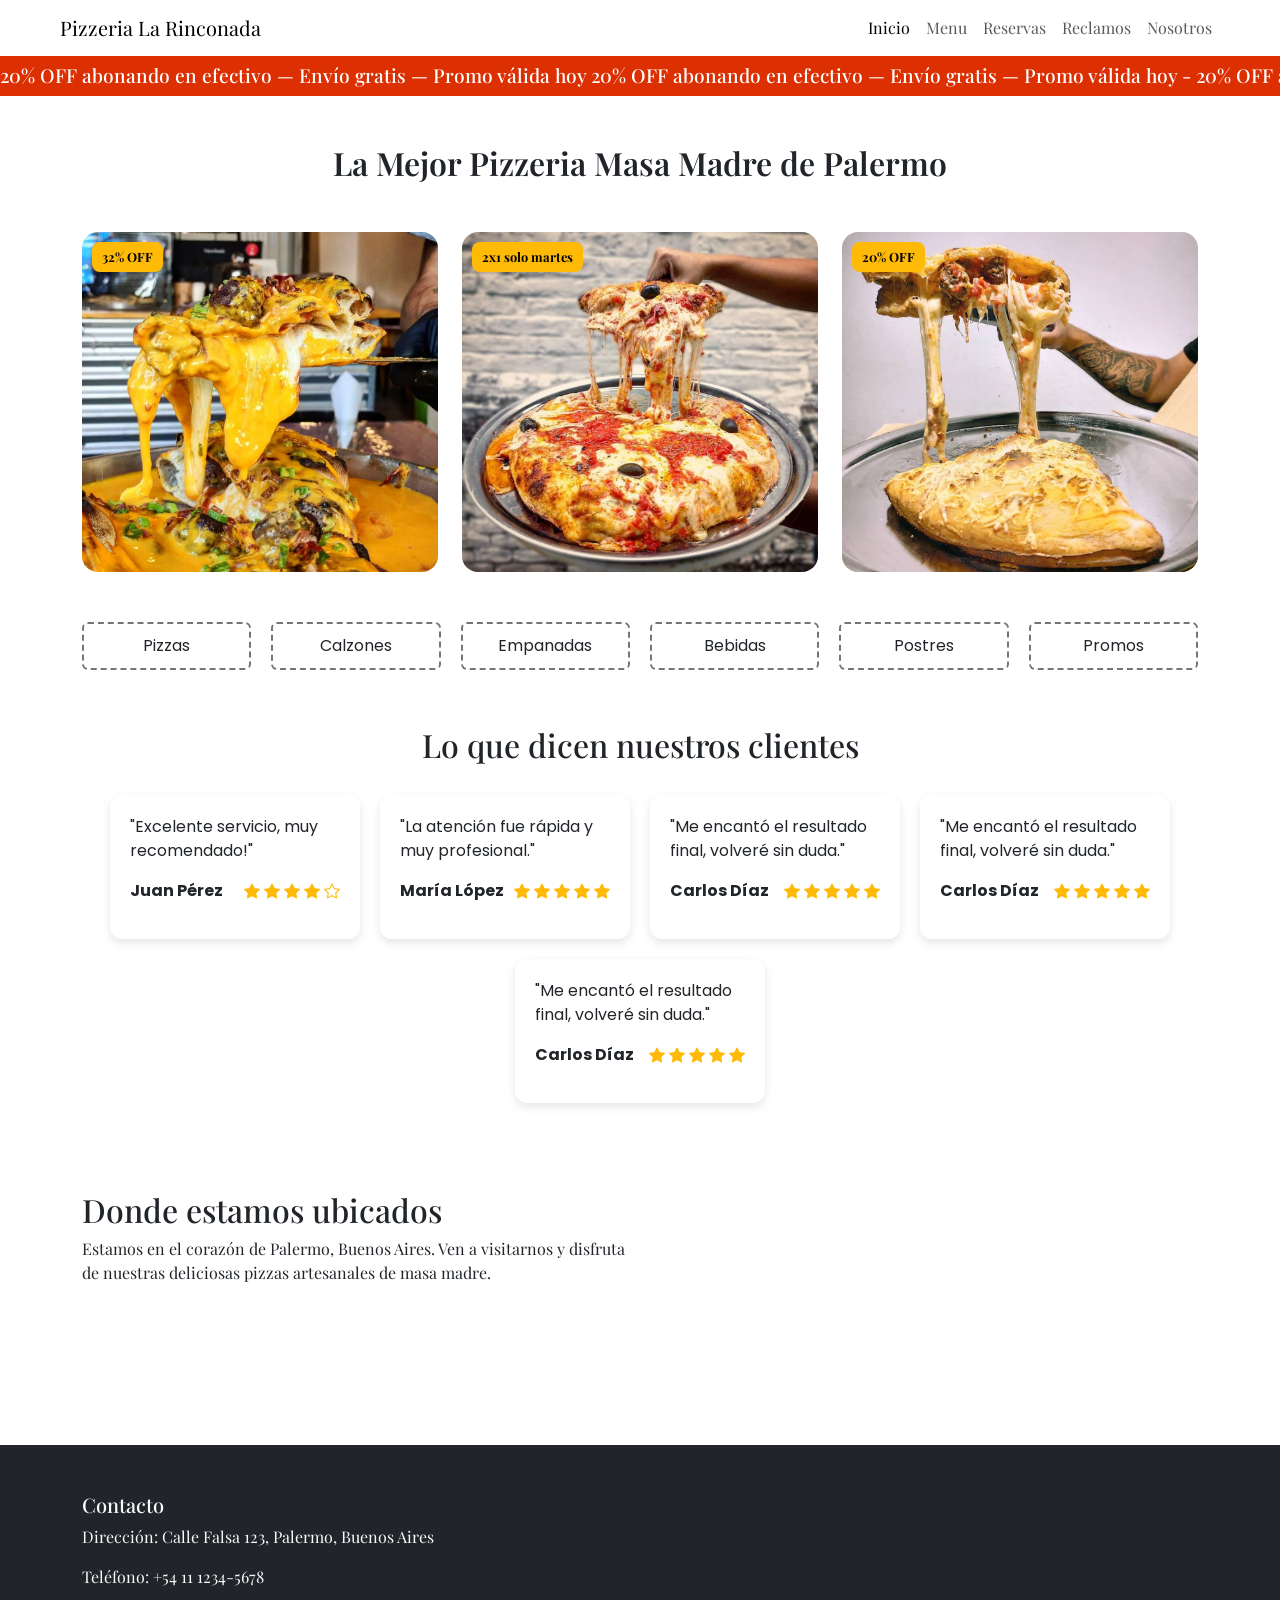
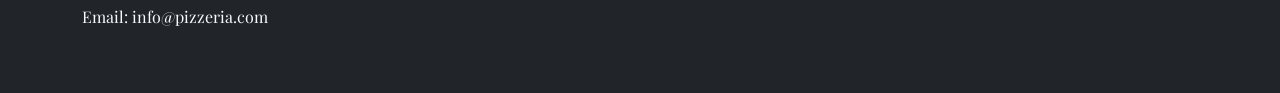
==== index.html @ 02321590 "actualizar css" ====
<!DOCTYPE html>
<html lang="es">
<head>

    <meta charset="UTF-8">
    <meta name="viewport" content="width=device-width, initial-scale=1.0">
    <title>Pizzeria La Rinconada</title>

    <!-- SEO --> 
    <meta name="keywords" content="pizzería delivery Palermo Buenos Aires, pizza masa madre Palermo, delivery pizza artesanal Buenos Aires, mejor pizza Palermo domicilio, pizza fermentación natural Buenos Aires">
    <meta name="description" content="">
    <meta name="owner" content="Pizzería La Rinconada">
    <meta name="author" content="FHCode">

    <!-- FAVICON -->
    <link rel="icon" type="image/png" href="./assets/imgs/favicon.png">

    <!-- OPEN GRAPH -->
    <meta property="og:title" content="Pizzería La Rinconada">
    <meta property="og:description" content="La mejor pizza artesanal en Palermo, Buenos Aires">
    <meta property="og:image" content="">
    <meta property="og:url" content="">

    <!-- FONTS -->
    <link rel="preconnect" href="https://fonts.googleapis.com">
    <link rel="preconnect" href="https://fonts.gstatic.com" crossorigin>
    <link href="https://fonts.googleapis.com/css2?family=Playfair+Display:ital,wght@0,600;1,600&family=Poppins:ital,wght@0,100;0,200;0,300;0,400;0,500;0,600;0,700;0,800;0,900;1,100;1,200;1,300;1,400;1,500;1,600;1,700;1,800;1,900&display=swap" rel="stylesheet">

    <!-- BOOTSTRAP -->
    <link href="https://cdn.jsdelivr.net/npm/bootstrap@5.3.8/dist/css/bootstrap.min.css" rel="stylesheet" integrity="sha384-sRIl4kxILFvY47J16cr9ZwB07vP4J8+LH7qKQnuqkuIAvNWLzeN8tE5YBujZqJLB" crossorigin="anonymous">
    <link href="https://cdn.jsdelivr.net/npm/bootstrap-icons/font/bootstrap-icons.css" rel="stylesheet">

    <!-- CSS -->
    <link rel="stylesheet" href="styles/style.css">


</head>
<body>
    <header>
        <!-- NAVBAR -->
        <nav class="navbar navbar-expand-lg bg-body-tertiary px-5 sticky-top">
            <div class="container-fluid">
                <a class="navbar-brand" href="#">Pizzeria La Rinconada</a>
                <button class="navbar-toggler" type="button" data-bs-toggle="collapse" data-bs-target="#navbarNavDropdown" aria-controls="navbarNavDropdown" aria-expanded="false" aria-label="Toggle navigation">
                <span class="navbar-toggler-icon"></span>
                </button>
                <div class="collapse navbar-collapse" id="navbarNavDropdown">
                <ul class="navbar-nav ms-auto">
                    <li class="nav-item">
                    <a class="nav-link active" aria-current="page" href="#">Inicio</a>
                    </li>
                    <li class="nav-item">
                    <a class="nav-link" href="./pages/menu.html">Menu</a>
                    </li>
                    <li class="nav-item">
                    <a class="nav-link" href="./pages/reservas.html">Reservas</a>
                    </li>
                    <li class="nav-item">
                    <a class="nav-link" href="./pages/reclamos.html">Reclamos</a>
                    </li>
                    <li class="nav-item">
                    <a class="nav-link" href="./pages/nosotros.html">Nosotros</a>
                    </li>
                </ul>
                </div>
            </div>
        </nav>

        <!-- BANNER PROMOCIONAL -->
        <div class="banner">
            <div class="banner-track">
                <h2 class="banner-title"> 20% OFF abonando en efectivo — Envío gratis — Promo válida hoy  20% OFF abonando en efectivo — Envío gratis — Promo válida hoy - 20% OFF abonando en efectivo — Envío gratis — Promo válida hoy</h2>
            </div>
        </div>
    </header>

    <main>
        <!-- PROMOCIONES -->
        <h1 class="main-title">La Mejor Pizzeria Masa Madre de Palermo</h1>
        <section class="promociones">
            <div class="container">
                <div class="row">
                    <div class="col-12 col-md-6 col-lg-4">
                        <div class="promo-card">
                            <!-- BADGE -->
                            <span class="badge-descuento">32% OFF</span>
                            <img src="./assets/imgs/calzon-cheddar-promo.jpeg" alt="calzon cheddar" class="img-fluid">
                        </div>
                    </div>
                    <div class="col-12 col-md-6 col-lg-4">
                        <div class="promo-card">
                            <!-- BADGE -->
                            <span class="badge-descuento">2x1 solo martes</span>
                            <img src="./assets/imgs/principal-promo.webp" alt="pizza de queso" class="img-fluid">
                        </div>
                    </div>
                    <div class="col-12 col-md-6 col-lg-4">
                        <div class="promo-card">
                            <!-- BADGE -->
                            <span class="badge-descuento">20% OFF</span>
                            <img src="./assets/imgs/calzon-promo.webp" alt="calzon muzzarella y albondigas" class="img-fluid">
                        </div>  
                    </div>
                </div>
            </div>  
        </section>

        <!-- CATEGORIAS -->
        <section class="categorias">
            <div class="container categorias-grid">
                <div class="categoria-card">Pizzas</div>
                <div class="categoria-card">Calzones</div>
                <div class="categoria-card">Empanadas</div>
                <div class="categoria-card">Bebidas</div>
                <div class="categoria-card">Postres</div>
                <div class="categoria-card">Promos</div>
            </div>
        </section>

        <!-- RESEÑAS -->
        <section class="reviews">
            <h2>Lo que dicen nuestros clientes</h2>
            <div class="reviews-container">
                <div class="review-card">
                    <p>"Excelente servicio, muy recomendado!"</p>
                    <div class="review-footer">
                        <p class="name">Juan Pérez</p>
                        <div class="stars">
                            <i class="bi bi-star-fill"></i>
                            <i class="bi bi-star-fill"></i>
                            <i class="bi bi-star-fill"></i>
                            <i class="bi bi-star-fill"></i>
                            <i class="bi bi-star"></i>
                        </div>
                    </div>
                </div>

                <div class="review-card">
                    <p>"La atención fue rápida y muy profesional."</p>
                    <div class="review-footer">
                        <p class="name">María López</p>
                        <div class="stars">
                            <i class="bi bi-star-fill"></i>
                            <i class="bi bi-star-fill"></i>
                            <i class="bi bi-star-fill"></i>
                            <i class="bi bi-star-fill"></i>
                            <i class="bi bi-star-fill"></i>
                        </div>
                    </div>
                </div>

                <div class="review-card">
                    <p>"Me encantó el resultado final, volveré sin duda."</p>
                    <div class="review-footer">
                        <p class="name">Carlos Díaz</p>
                        <div class="stars">
                            <i class="bi bi-star-fill"></i>
                            <i class="bi bi-star-fill"></i>
                            <i class="bi bi-star-fill"></i>
                            <i class="bi bi-star-fill"></i>
                            <i class="bi bi-star-fill"></i>
                        </div>
                    </div>
                </div>

                <div class="review-card">
                    <p>"Me encantó el resultado final, volveré sin duda."</p>
                    <div class="review-footer">
                        <p class="name">Carlos Díaz</p>
                        <div class="stars">
                            <i class="bi bi-star-fill"></i>
                            <i class="bi bi-star-fill"></i>
                            <i class="bi bi-star-fill"></i>
                            <i class="bi bi-star-fill"></i>
                            <i class="bi bi-star-fill"></i>
                        </div>
                    </div>
                </div>

                <div class="review-card">
                    <p>"Me encantó el resultado final, volveré sin duda."</p>
                    <div class="review-footer">
                        <p class="name">Carlos Díaz</p>
                        <div class="stars">
                            <i class="bi bi-star-fill"></i>
                            <i class="bi bi-star-fill"></i>
                            <i class="bi bi-star-fill"></i>
                            <i class="bi bi-star-fill"></i>
                            <i class="bi bi-star-fill"></i>
                        </div>
                    </div>
                </div>

            </div>
        </section>  

        <!-- UBICACION -->
        <article class="ubicacion">
            <div class="container">
                <div class="row">
                    <div class="col-12 col-md-6">
                        <h2>Donde estamos ubicados</h2>
                        <p>Estamos en el corazón de Palermo, Buenos Aires. Ven a visitarnos y disfruta de nuestras deliciosas pizzas artesanales de masa madre.</p>
                    </div>
                    <div class="col-12 col-md-6" id="mapa">
                        <iframe class="mapa" src="https://www.google.com/maps/embed?pb=!1m18!1m12!1m3!1d2714.565737348961!2d-58.43234253383191!3d-34.58877119027067!2m3!1f0!2f0!3f0!3m2!1i1024!2i768!4f13.1!3m3!1m2!1s0x95bcb588f4af5d17%3A0x560fe6ff3f099abf!2sPlaza%20Serrano!5e0!3m2!1sen!2sar!4v1784667060540!5m2!1sen!2sar"  allowfullscreen="" loading="lazy" referrerpolicy="strict-origin-when-cross-origin"></iframe>
                    </div>
                </div>
            </div>
        </article>
    </main>

    <footer class="bg-dark text-light py-5">
        <div class="container">
            <div class="row">
                <div class="col-12 col-md-4">
                    <h5>Contacto</h5>
                    <p>Dirección: Calle Falsa 123, Palermo, Buenos Aires</p>
                    <p>Teléfono: +54 11 1234-5678</p>
                    <p>Email: info@pizzeria.com</p>
                </div>
            </div>
        </div>
    </footer>

    <script src="https://cdn.jsdelivr.net/npm/bootstrap@5.3.8/dist/js/bootstrap.bundle.min.js" integrity="sha384-FKyoEForCGlyvwx9Hj09JcYn3nv7wiPVlz7YYwJrWVcXK/BmnVDxM+D2scQbITxI" crossorigin="anonymous"></script>

</body>
</html>
---- styles/style.css ----
@charset "UTF-8";
* {
  margin: 0;
  padding: 0;
  box-sizing: border-box;
  font-family: "Playfair Display", serif;
}

header {
  position: sticky;
  top: 0;
  z-index: 1000;
}

.navbar {
  background-color: #ffffff !important;
}

.navbar-nav .nav-link:hover {
  color: #FFBA08;
}

.banner-title {
  margin: 0;
  font-size: 1.2rem;
}

.banner {
  background: #DC2F02;
  color: white;
  overflow: hidden;
  white-space: nowrap;
  height: 40px;
  align-items: center;
  display: flex;
}

.banner-track {
  display: flex;
  width: max-content;
  animation: scrollLoop 20s linear infinite;
}

/* animación real */
@keyframes scrollLoop {
  0% {
    transform: translateX(0);
  }
  100% {
    transform: translateX(-80%);
  }
}
.promociones {
  margin-top: 50px;
  margin-bottom: 50px;
}

.promo-card {
  position: relative;
  border-radius: 16px;
  overflow: hidden;
  height: 340px;
}

/* imagen */
.promo-card img {
  width: 100%;
  height: 100%;
  object-fit: cover;
  display: block;
  transition: transform 0.5s ease;
  margin-bottom: 20px;
}

.promo-card:hover img {
  transform: scale(1.3);
}

.badge-descuento {
  position: absolute;
  top: 10px;
  left: 10px;
  background: #FFBA08;
  color: #000000;
  font-size: 0.8rem;
  font-weight: bold;
  padding: 5px 10px;
  border-radius: 8px;
  z-index: 2;
}

.main-title {
  display: block;
  text-align: center;
  font-family: "Playfair Display", serif;
  font-weight: 600;
  font-size: 2rem;
  padding-top: 3rem;
}

/* GRID */
.categorias-grid {
  display: grid;
  grid-template-columns: repeat(6, 1fr); /* 6 columnas */
  gap: 20px;
}

/* CARDS */
.categoria-card {
  background-color: #ffffff;
  border-radius: 6px;
  border: 2px dashed #757575;
  padding: 10px;
  margin-bottom: 1rem;
  text-align: center;
  font-family: "Poppins", sans-serif;
  font-size: 1rem;
  transition: transform 0.5s, box-shadow 0.3s;
  cursor: pointer;
}

/* HOVER */
.categoria-card:hover {
  transform: translateY(-5px);
  box-shadow: 0px 8px 20px rgba(0, 0, 0, 0.2);
}

.reviews {
  padding: 40px;
  background: #ffffff;
  text-align: center;
}

.reviews h2 {
  font-family: "Playfair Display", serif;
  font-size: 2rem;
  margin-bottom: 30px;
}

.reviews-container {
  display: flex;
  flex-wrap: wrap;
  gap: 20px;
  justify-content: center;
}

/* CARD */
.review-card {
  background: #ffffff;
  padding: 20px;
  border-radius: 12px;
  box-shadow: 0 4px 10px rgba(0, 0, 0, 0.1);
  width: 250px;
  text-align: left;
  transition: transform 0.2s;
}

.review-card:hover {
  transform: translateY(-5px);
}

.review-card p {
  font-family: "Poppins", sans-serif;
}

.review-footer {
  margin-top: 15px;
  display: flex;
  justify-content: space-between;
  font-weight: bold;
}

.stars {
  color: #FFBA08;
  font-size: 1rem;
}

.ubicacion {
  padding: 3rem;
}

.mapa {
  width: 100%;
  height: 200px;
  border: 0;
  border-radius: 12px;
}

/* Tablet */
@media (max-width: 992px) {
  .categorias-grid {
    grid-template-columns: repeat(4, 1fr);
  }
}
/* Mobile */
@media (max-width: 576px) {
  .categorias-grid {
    grid-template-columns: repeat(3, 1fr);
  }
}

/*# sourceMappingURL=style.css.map */
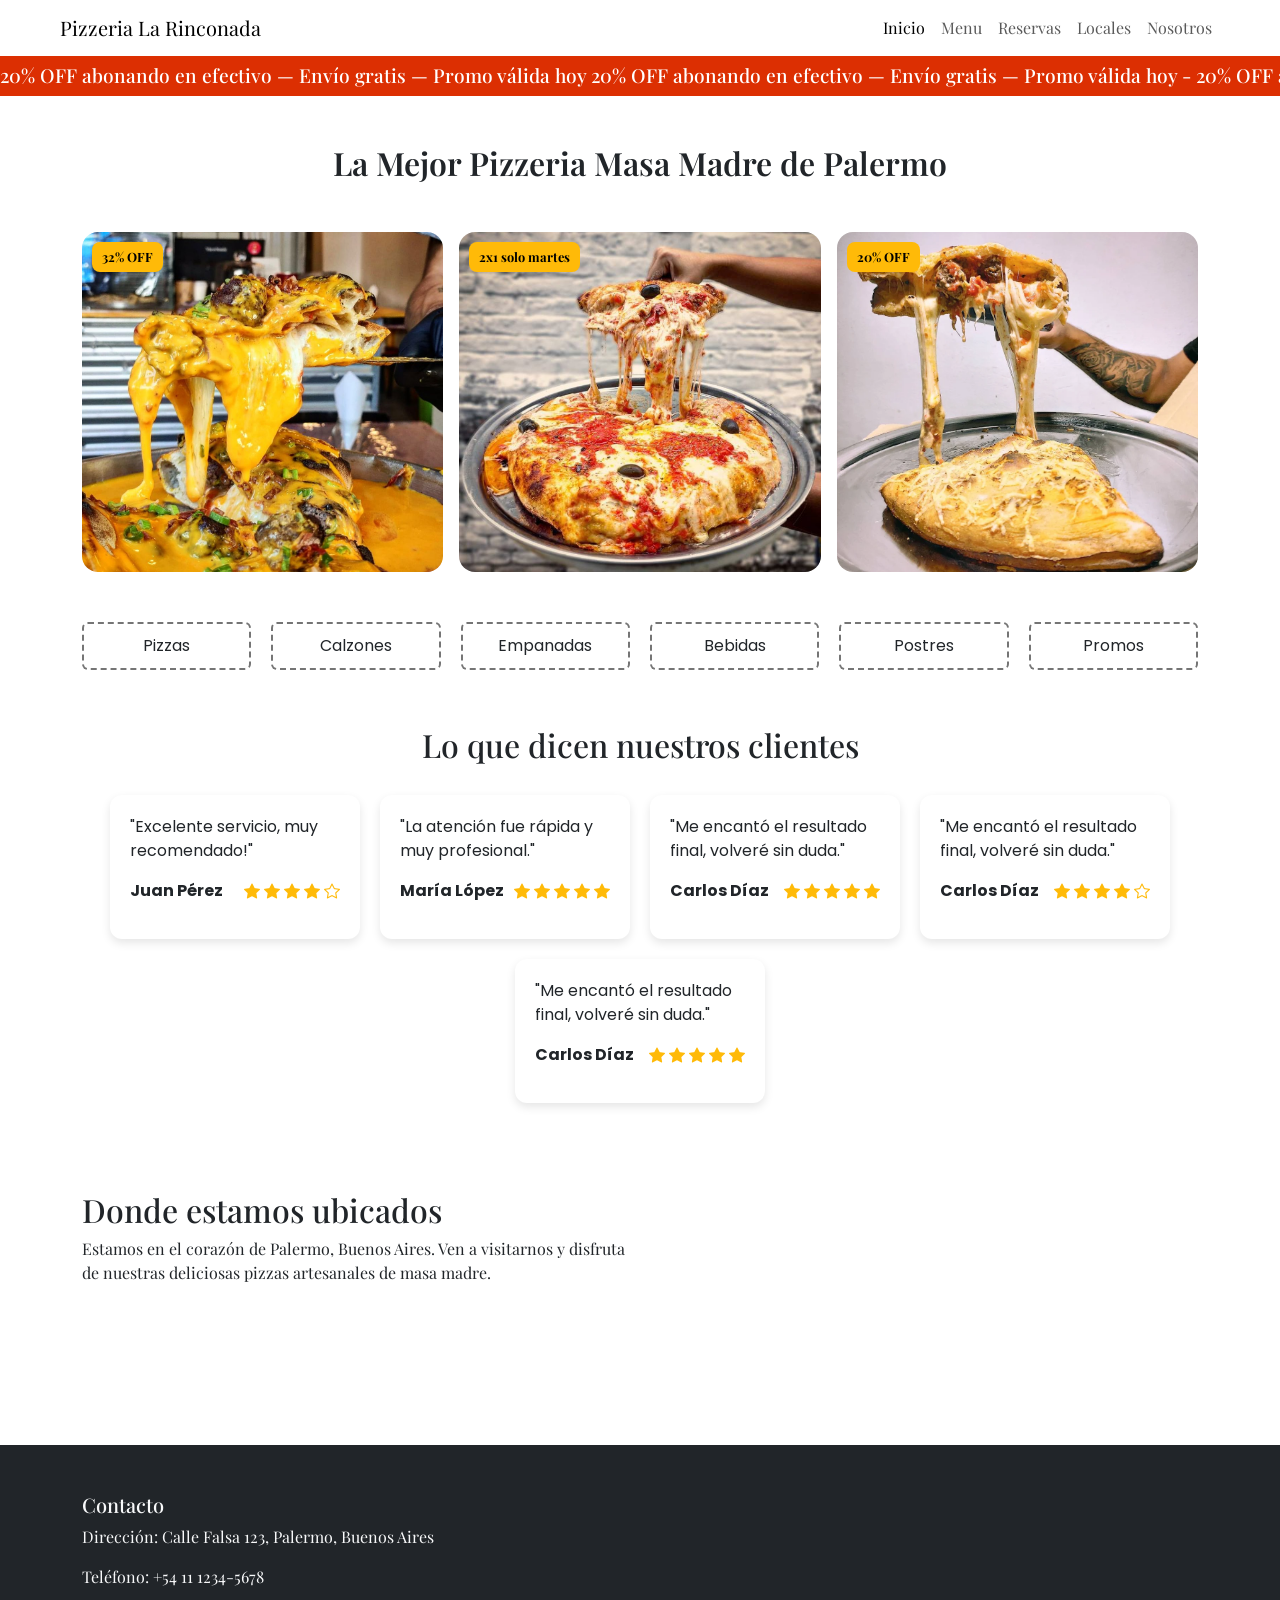
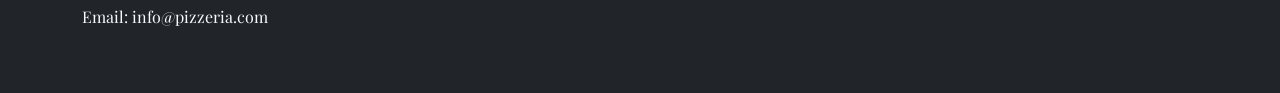
==== commit a6d1d836: "cambio nombre de pagina" ====
--- a/index.html
+++ b/index.html
@@ -56,7 +56,7 @@
                     <a class="nav-link" href="./pages/reservas.html">Reservas</a>
                     </li>
                     <li class="nav-item">
-                    <a class="nav-link" href="./pages/reclamos.html">Reclamos</a>
+                    <a class="nav-link" href="./pages/locales.html">Locales</a>
                     </li>
                     <li class="nav-item">
                     <a class="nav-link" href="./pages/nosotros.html">Nosotros</a>
@@ -76,10 +76,10 @@
 
     <main>
         <!-- PROMOCIONES -->
-        <h1 class="main-title">La Mejor Pizzeria Masa Madre de Palermo</h1>
+        <h1 class="main-title container">La Mejor Pizzeria Masa Madre de Palermo</h1>
         <section class="promociones">
             <div class="container">
-                <div class="row">
+                <div class="row g-4 g-md-3">
                     <div class="col-12 col-md-6 col-lg-4">
                         <div class="promo-card">
                             <!-- BADGE -->
@@ -172,7 +172,7 @@
                             <i class="bi bi-star-fill"></i>
                             <i class="bi bi-star-fill"></i>
                             <i class="bi bi-star-fill"></i>
-                            <i class="bi bi-star-fill"></i>
+                            <i class="bi bi-star"></i>
                         </div>
                     </div>
                 </div>
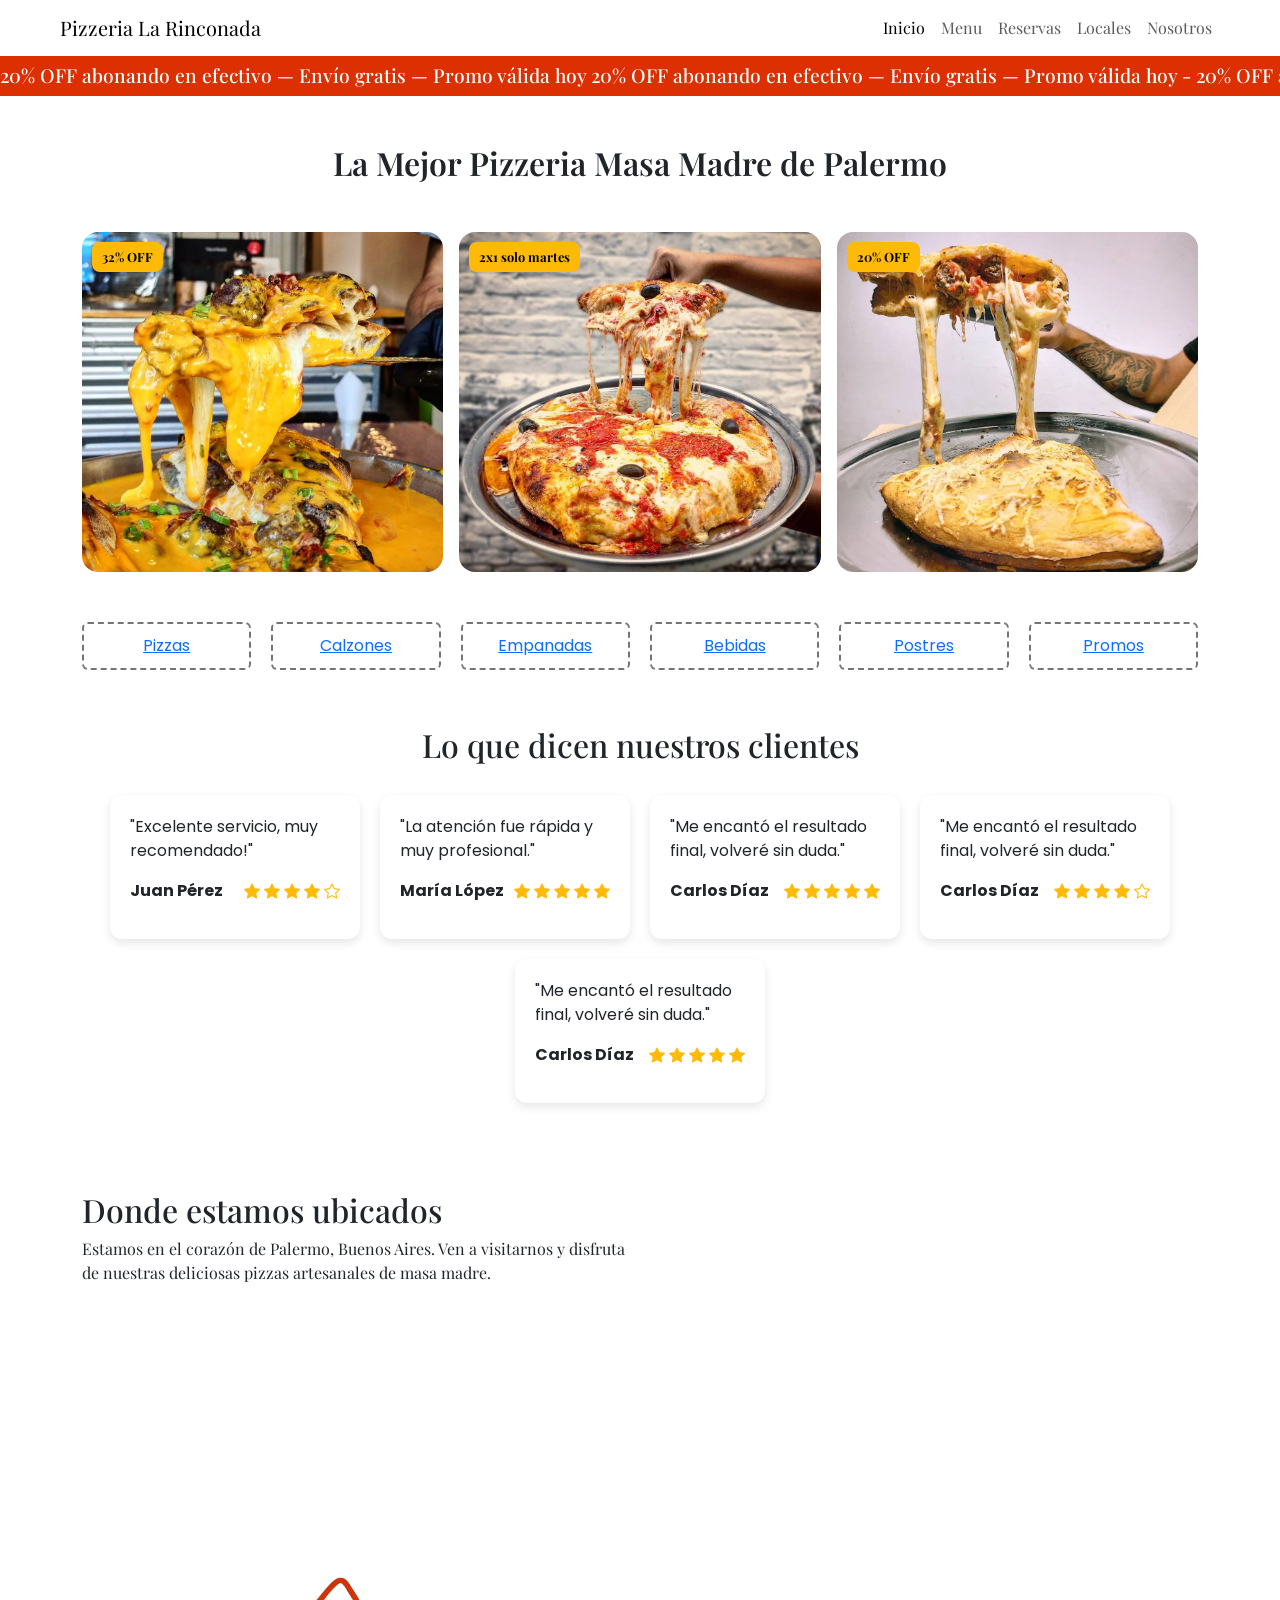
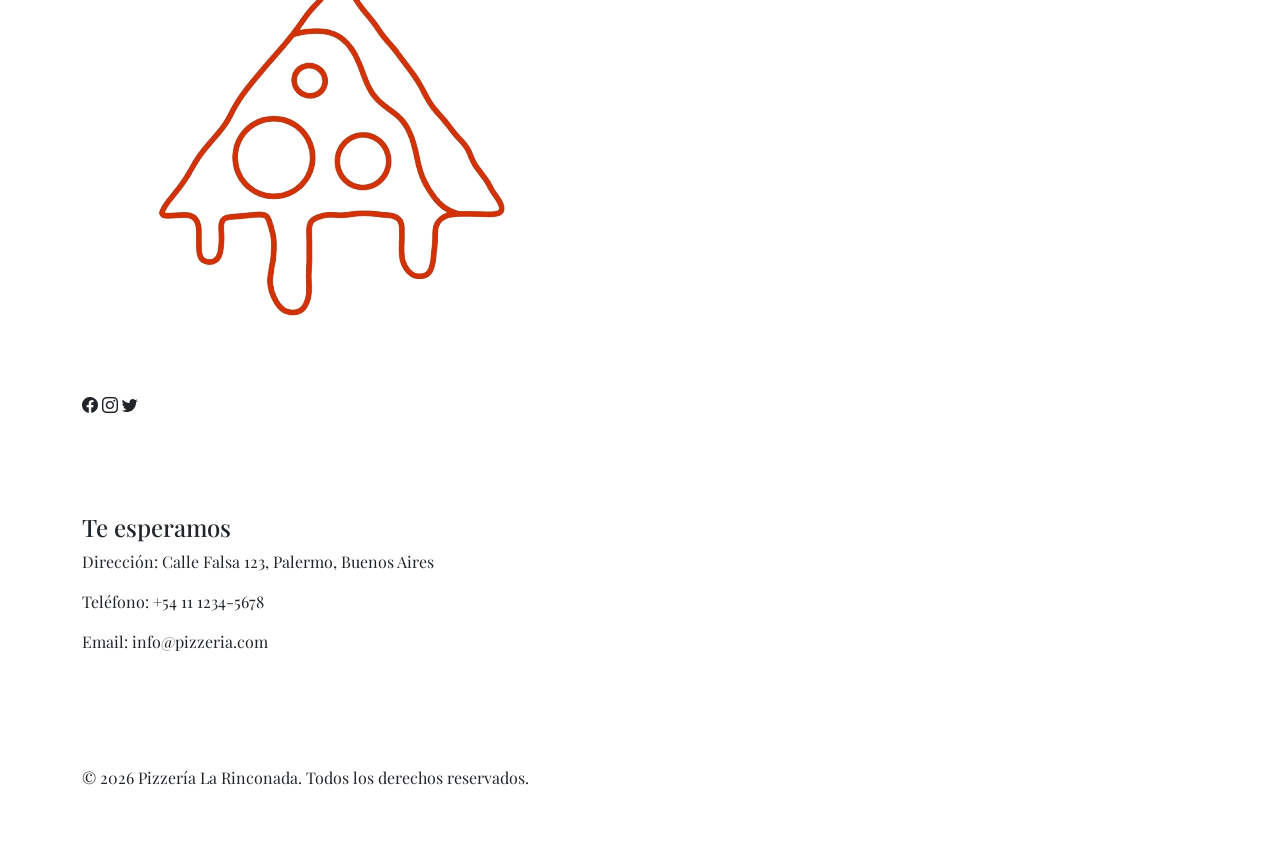
==== commit f8a13efa: "subir archivos" ====
--- a/index.html
+++ b/index.html
@@ -13,12 +13,12 @@
     <meta name="author" content="FHCode">
 
     <!-- FAVICON -->
-    <link rel="icon" type="image/png" href="./assets/imgs/favicon.png">
+    <link rel="icon" type="image/webp" href="./assets/logos/logo.webp">
 
     <!-- OPEN GRAPH -->
     <meta property="og:title" content="Pizzería La Rinconada">
     <meta property="og:description" content="La mejor pizza artesanal en Palermo, Buenos Aires">
-    <meta property="og:image" content="">
+    <meta property="og:image" content="./assets/logos/logo.webp">
     <meta property="og:url" content="">
 
     <!-- FONTS -->
@@ -45,23 +45,23 @@
                 <span class="navbar-toggler-icon"></span>
                 </button>
                 <div class="collapse navbar-collapse" id="navbarNavDropdown">
-                <ul class="navbar-nav ms-auto">
-                    <li class="nav-item">
-                    <a class="nav-link active" aria-current="page" href="#">Inicio</a>
-                    </li>
-                    <li class="nav-item">
-                    <a class="nav-link" href="./pages/menu.html">Menu</a>
-                    </li>
-                    <li class="nav-item">
-                    <a class="nav-link" href="./pages/reservas.html">Reservas</a>
-                    </li>
-                    <li class="nav-item">
-                    <a class="nav-link" href="./pages/locales.html">Locales</a>
-                    </li>
-                    <li class="nav-item">
-                    <a class="nav-link" href="./pages/nosotros.html">Nosotros</a>
-                    </li>
-                </ul>
+                    <ul class="navbar-nav ms-auto">
+                        <li class="nav-item">
+                        <a class="nav-link active" aria-current="page" href="#">Inicio</a>
+                        </li>
+                        <li class="nav-item">
+                        <a class="nav-link" href="./pages/menu.html">Menu</a>
+                        </li>
+                        <li class="nav-item">
+                        <a class="nav-link" href="./pages/reservas.html">Reservas</a>
+                        </li>
+                        <li class="nav-item">
+                        <a class="nav-link" href="./pages/locales.html">Locales</a>
+                        </li>
+                        <li class="nav-item">
+                        <a class="nav-link" href="./pages/nosotros.html">Nosotros</a>
+                        </li>
+                    </ul>
                 </div>
             </div>
         </nav>
@@ -108,12 +108,12 @@
         <!-- CATEGORIAS -->
         <section class="categorias">
             <div class="container categorias-grid">
-                <div class="categoria-card">Pizzas</div>
-                <div class="categoria-card">Calzones</div>
-                <div class="categoria-card">Empanadas</div>
-                <div class="categoria-card">Bebidas</div>
-                <div class="categoria-card">Postres</div>
-                <div class="categoria-card">Promos</div>
+                <a class="categoria-card" href="../pages/menu.html#pizzas">Pizzas</a>
+                <a class="categoria-card" href="../pages/menu.html#calzones">Calzones</a>
+                <a class="categoria-card" href="../pages/menu.html#empanadas">Empanadas</a>
+                <a class="categoria-card" href="../pages/menu.html#bebidas">Bebidas</a>
+                <a class="categoria-card" href="../pages/menu.html#postres">Postres</a>
+                <a class="categoria-card" href="../pages/menu.html">Promos</a>
             </div>
         </section>
 
@@ -210,15 +210,28 @@
         </article>
     </main>
 
-    <footer class="bg-dark text-light py-5">
+    <footer>
+        <div class="container footer-container py-5">
+            <div class="logo-footer">
+                <img src="./assets/logos/logo.webp" alt="logo de pizzeria">
+            </div>
+            <div class="redes-sociales">
+                <i class="bi bi-facebook"></i>
+                <i class="bi bi-instagram"></i>
+                <i class="bi bi-twitter"></i>
+            </div>
+        </div>
         <div class="container">
-            <div class="row">
-                <div class="col-12 col-md-4">
-                    <h5>Contacto</h5>
+            <div class="info-footer py-5">
+                    <h4>Te esperamos</h4>
                     <p>Dirección: Calle Falsa 123, Palermo, Buenos Aires</p>
                     <p>Teléfono: +54 11 1234-5678</p>
                     <p>Email: info@pizzeria.com</p>
-                </div>
+            </div>
+        </div>
+        <div class="container py-5 d-flex justify-content-start">
+            <div class="copy">
+                <p>© 2026 Pizzería La Rinconada. Todos los derechos reservados.</p>
             </div>
         </div>
     </footer>
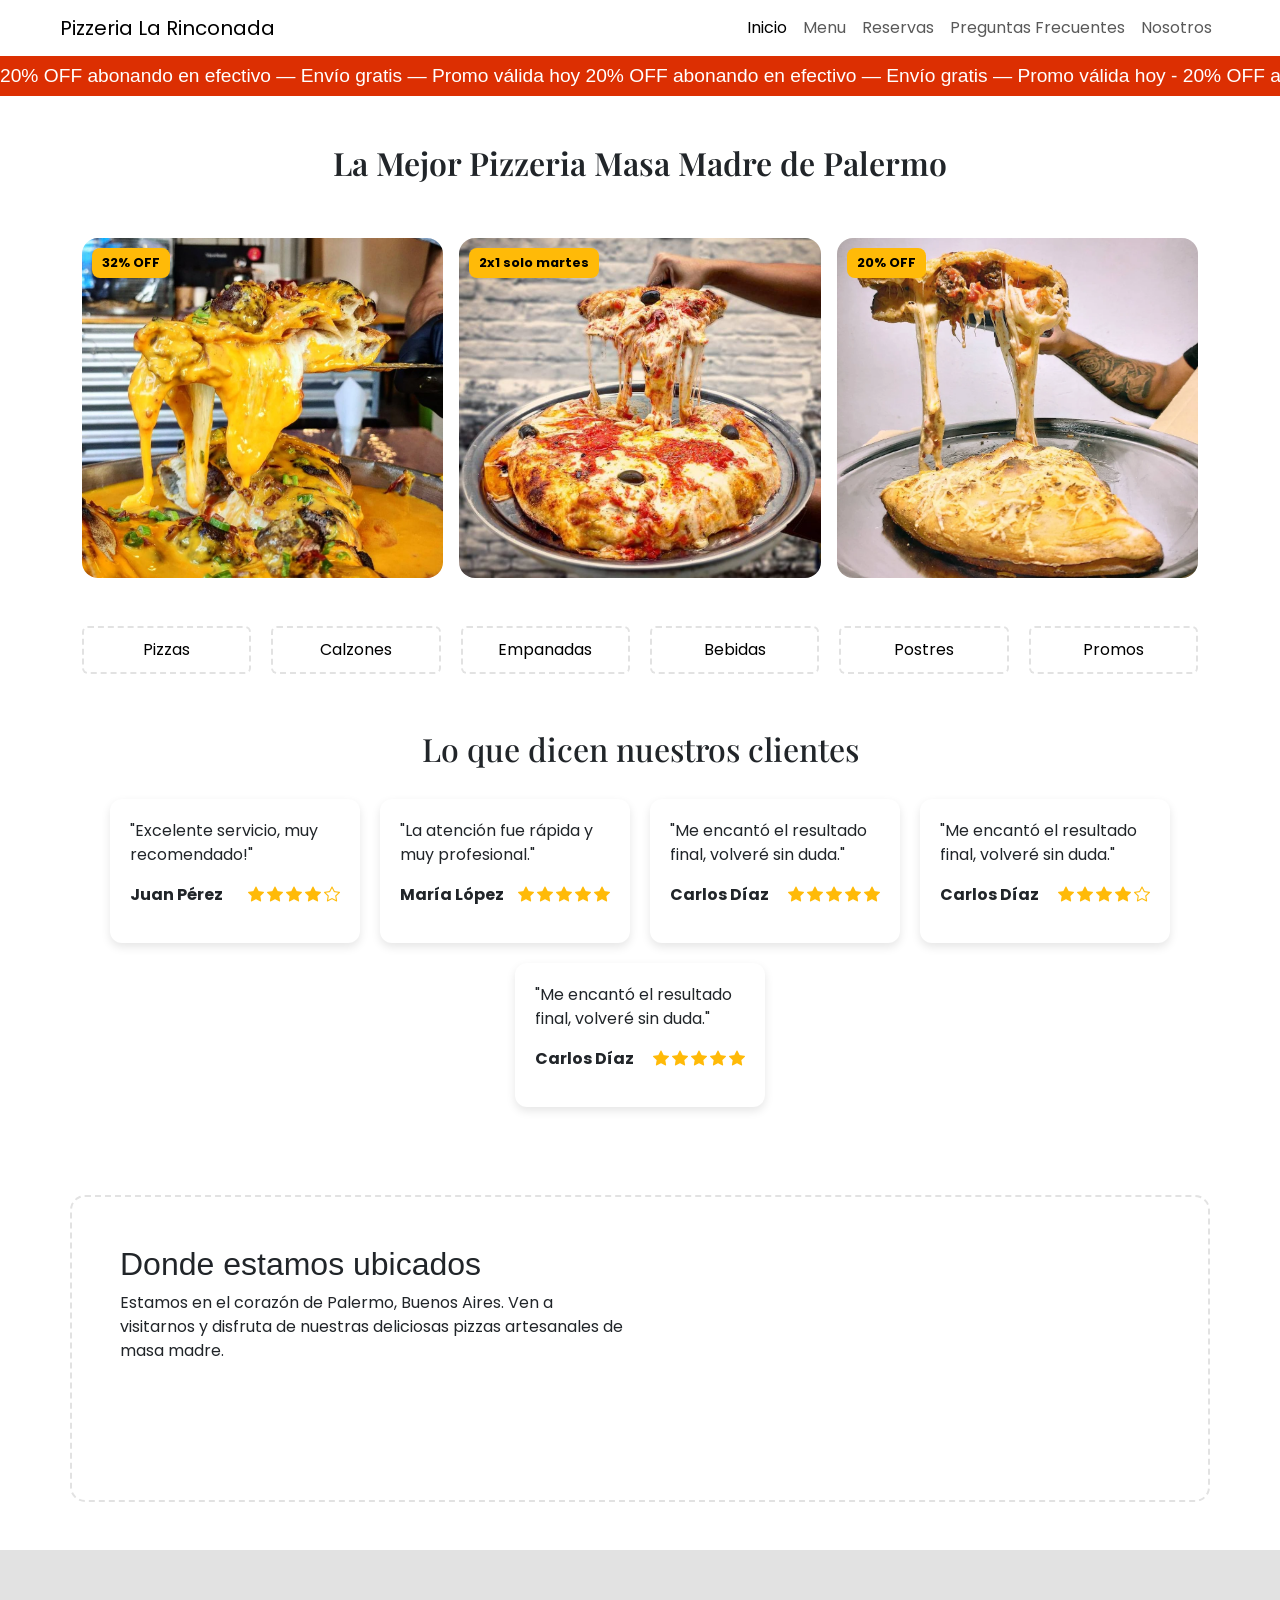
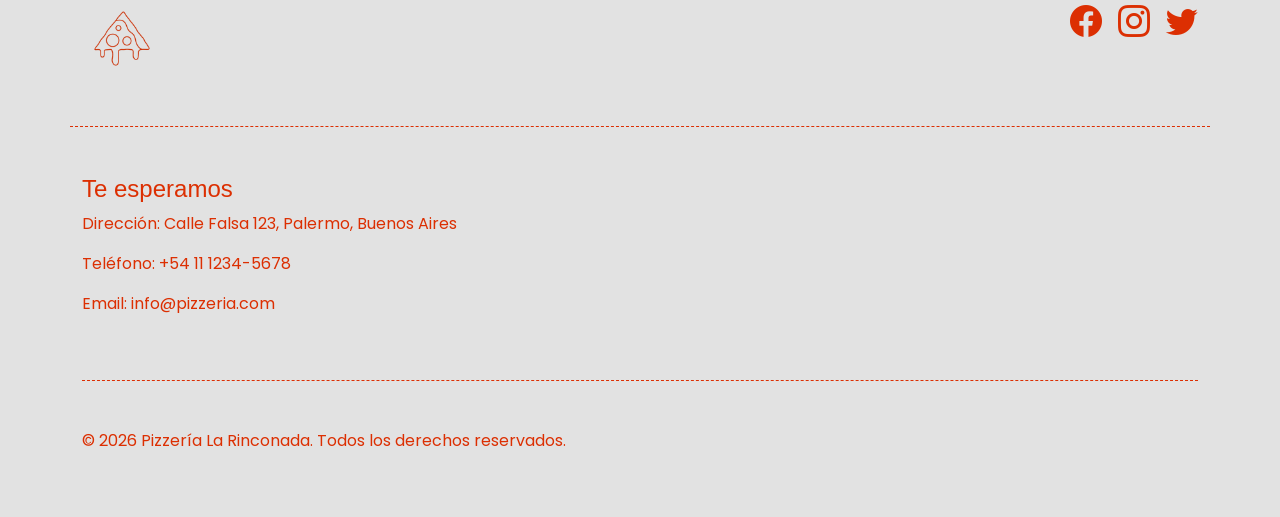
==== commit fd4e1284: "actualizacion nombres" ====
--- a/index.html
+++ b/index.html
@@ -8,9 +8,28 @@
 
     <!-- SEO --> 
     <meta name="keywords" content="pizzería delivery Palermo Buenos Aires, pizza masa madre Palermo, delivery pizza artesanal Buenos Aires, mejor pizza Palermo domicilio, pizza fermentación natural Buenos Aires">
-    <meta name="description" content="">
+    <meta name="description" content="Pizzería artesanal en Palermo. Pizzas de masa madre, calzones, empanadas, promociones y delivery en Buenos Aires.">
     <meta name="owner" content="Pizzería La Rinconada">
-    <meta name="author" content="FHCode">
+    <meta name="author" content="FHCoderguy">
+
+    <!--GEO-->
+    <script type="application/ld+json">
+        {
+        "@context":"https://schema.org",
+        "@type":"Restaurant",
+        "name":"Pizzería La Rinconada",
+        "description":"Pizzería artesanal especializada en masa madre, calzones y empanadas.",
+        "servesCuisine":"Pizza",
+        "priceRange":"$$",
+        "telephone":"+54 11 3815-4828",
+        "address":{
+            "@type":"PostalAddress",
+            "addressLocality":"Palermo",
+            "addressRegion":"Buenos Aires",
+            "addressCountry":"AR"
+            }
+        }
+    </script>
 
     <!-- FAVICON -->
     <link rel="icon" type="image/webp" href="./assets/logos/logo.webp">
@@ -47,7 +66,7 @@
                 <div class="collapse navbar-collapse" id="navbarNavDropdown">
                     <ul class="navbar-nav ms-auto">
                         <li class="nav-item">
-                        <a class="nav-link active" aria-current="page" href="#">Inicio</a>
+                        <a class="nav-link active" aria-current="page" href="/index.html">Inicio</a>
                         </li>
                         <li class="nav-item">
                         <a class="nav-link" href="./pages/menu.html">Menu</a>
@@ -56,7 +75,7 @@
                         <a class="nav-link" href="./pages/reservas.html">Reservas</a>
                         </li>
                         <li class="nav-item">
-                        <a class="nav-link" href="./pages/locales.html">Locales</a>
+                        <a class="nav-link" href="./pages/preguntas-frecuentes.html">Preguntas Frecuentes</a>
                         </li>
                         <li class="nav-item">
                         <a class="nav-link" href="./pages/nosotros.html">Nosotros</a>
@@ -84,21 +103,21 @@
                         <div class="promo-card">
                             <!-- BADGE -->
                             <span class="badge-descuento">32% OFF</span>
-                            <img src="./assets/imgs/calzon-cheddar-promo.jpeg" alt="calzon cheddar" class="img-fluid">
+                            <img src="./assets/imgs/calzon-cheddar-promo.jpeg" alt="calzon cortado con cheddar derretido" class="img-fluid">
                         </div>
                     </div>
                     <div class="col-12 col-md-6 col-lg-4">
                         <div class="promo-card">
                             <!-- BADGE -->
                             <span class="badge-descuento">2x1 solo martes</span>
-                            <img src="./assets/imgs/principal-promo.webp" alt="pizza de queso" class="img-fluid">
+                            <img src="./assets/imgs/principal-promo.webp" alt="Pizza de mozzarella recién horneada" class="img-fluid">
                         </div>
                     </div>
                     <div class="col-12 col-md-6 col-lg-4">
                         <div class="promo-card">
                             <!-- BADGE -->
                             <span class="badge-descuento">20% OFF</span>
-                            <img src="./assets/imgs/calzon-promo.webp" alt="calzon muzzarella y albondigas" class="img-fluid">
+                            <img src="./assets/imgs/calzon-promo.webp" alt="calzon de muzzarella derretida con albondigas" class="img-fluid">
                         </div>  
                     </div>
                 </div>
@@ -223,10 +242,10 @@
         </div>
         <div class="container">
             <div class="info-footer py-5">
-                    <h4>Te esperamos</h4>
-                    <p>Dirección: Calle Falsa 123, Palermo, Buenos Aires</p>
-                    <p>Teléfono: +54 11 1234-5678</p>
-                    <p>Email: info@pizzeria.com</p>
+                <h4>Te esperamos</h4>
+                <p>Dirección: Calle Falsa 123, Palermo, Buenos Aires</p>
+                <p>Teléfono: +54 11 1234-5678</p>
+                <p>Email: info@pizzeria.com</p>
             </div>
         </div>
         <div class="container py-5 d-flex justify-content-start">
--- a/styles/style.css
+++ b/styles/style.css
@@ -3,7 +3,8 @@
   margin: 0;
   padding: 0;
   box-sizing: border-box;
-  font-family: "Playfair Display", serif;
+  font-family: "Poppins", sans-serif;
+  text-decoration: none;
 }
 
 header {
@@ -50,9 +51,46 @@
     transform: translateX(-80%);
   }
 }
+footer {
+  background-color: #e2e2e2;
+}
+
+.footer-container {
+  display: flex;
+  flex-direction: row;
+  flex-wrap: wrap;
+  justify-content: space-between;
+  align-items: center;
+  gap: 20px;
+  border-bottom: 0.05rem dashed #DC2F02;
+  margin-top: 3rem;
+}
+
+.logo-footer img {
+  object-fit: cover;
+  border-radius: 50%;
+  width: 5rem;
+}
+
+.redes-sociales {
+  display: flex;
+  gap: 1rem;
+  align-self: flex-start;
+  font-size: 2rem;
+  color: #DC2F02;
+}
+
+.info-footer {
+  border-bottom: 0.05rem dashed #DC2F02;
+}
+
+.info-footer,
+.copy {
+  color: #DC2F02;
+}
+
 .promociones {
-  margin-top: 50px;
-  margin-bottom: 50px;
+  margin: 0 50px;
 }
 
 .promo-card {
@@ -95,7 +133,7 @@
   font-family: "Playfair Display", serif;
   font-weight: 600;
   font-size: 2rem;
-  padding-top: 3rem;
+  padding: 3rem;
 }
 
 /* GRID */
@@ -103,19 +141,22 @@
   display: grid;
   grid-template-columns: repeat(6, 1fr); /* 6 columnas */
   gap: 20px;
+  margin-top: 3rem;
 }
 
 /* CARDS */
 .categoria-card {
   background-color: #ffffff;
   border-radius: 6px;
-  border: 2px dashed #757575;
+  border: 2px dashed #e2e2e2;
   padding: 10px;
   margin-bottom: 1rem;
   text-align: center;
   font-family: "Poppins", sans-serif;
   font-size: 1rem;
   transition: transform 0.5s, box-shadow 0.3s;
+  text-decoration: none;
+  color: #000000;
   cursor: pointer;
 }
 
@@ -142,6 +183,7 @@
   flex-wrap: wrap;
   gap: 20px;
   justify-content: center;
+  margin-bottom: 3rem;
 }
 
 /* CARD */
@@ -175,10 +217,6 @@
   font-size: 1rem;
 }
 
-.ubicacion {
-  padding: 3rem;
-}
-
 .mapa {
   width: 100%;
   height: 200px;
@@ -186,6 +224,13 @@
   border-radius: 12px;
 }
 
+.ubicacion .container {
+  border: 2px dashed #e2e2e2;
+  border-radius: 15px;
+  padding: 3rem;
+  margin-bottom: 3rem;
+}
+
 /* Tablet */
 @media (max-width: 992px) {
   .categorias-grid {
@@ -198,5 +243,112 @@
     grid-template-columns: repeat(3, 1fr);
   }
 }
+.menu {
+  margin-top: 3rem;
+}
+
+.titulo-menu {
+  text-align: center;
+  margin-bottom: 3rem;
+}
+.titulo-menu h1 {
+  margin-bottom: 15px;
+  font-family: "Playfair Display", serif;
+}
+.titulo-menu p {
+  max-width: 60vw;
+  margin: auto;
+}
+
+.titulo-categorias {
+  display: flex;
+  justify-content: center;
+  font-family: "Playfair Display", serif;
+  font-size: 1rem;
+  color: #ffffff;
+}
+
+.contenedor-cards {
+  display: grid;
+  grid-template-columns: repeat(2, 1fr);
+  gap: 1rem;
+}
+
+.card-menu {
+  display: flex;
+  justify-content: space-between;
+  align-items: start;
+  padding: 1rem;
+  border: 1px solid #ddd;
+  border-radius: 12px;
+  position: relative;
+  overflow: hidden;
+}
+
+.cinta {
+  position: absolute;
+  top: 15px;
+  right: -45px;
+  width: 160px;
+  padding: 0.7rem 0;
+  background: #DC2F02;
+  color: #ffffff;
+  text-align: center;
+  font-weight: bold;
+  font-size: 0.5rem;
+  transform: rotate(45deg);
+}
+
+.info h3 {
+  font-family: "Playfair Display", serif;
+  font-size: 1.5rem;
+}
+
+.imagen img {
+  object-fit: cover;
+  border-radius: 3%;
+  width: 10rem;
+}
+
+#promo-card {
+  background-color: #000000;
+  color: #ffffff;
+}
+
+/* Tablet */
+@media (max-width: 992px) {
+  .contenedor-cards {
+    grid-template-columns: repeat(2, 1fr);
+  }
+}
+/* Mobile */
+@media (max-width: 576px) {
+  .contenedor-cards {
+    grid-template-columns: 1fr;
+  }
+  .card-menu {
+    flex-direction: column;
+  }
+  .imagen img {
+    width: 100%;
+  }
+}
+.pagina-reservas {
+  background-color: #e2e2e2;
+}
+
+.btn-formulario {
+  font-family: "Poppins", sans-serif;
+  color: #000000;
+  background: transparent;
+  border-radius: 6px;
+  border: 2px dashed #e2e2e2;
+  padding: 10px;
+}
+
+.btn-formulario:hover {
+  transform: translateY(-5px);
+  box-shadow: 0px 8px 20px rgba(0, 0, 0, 0.2);
+}
 
 /*# sourceMappingURL=style.css.map */
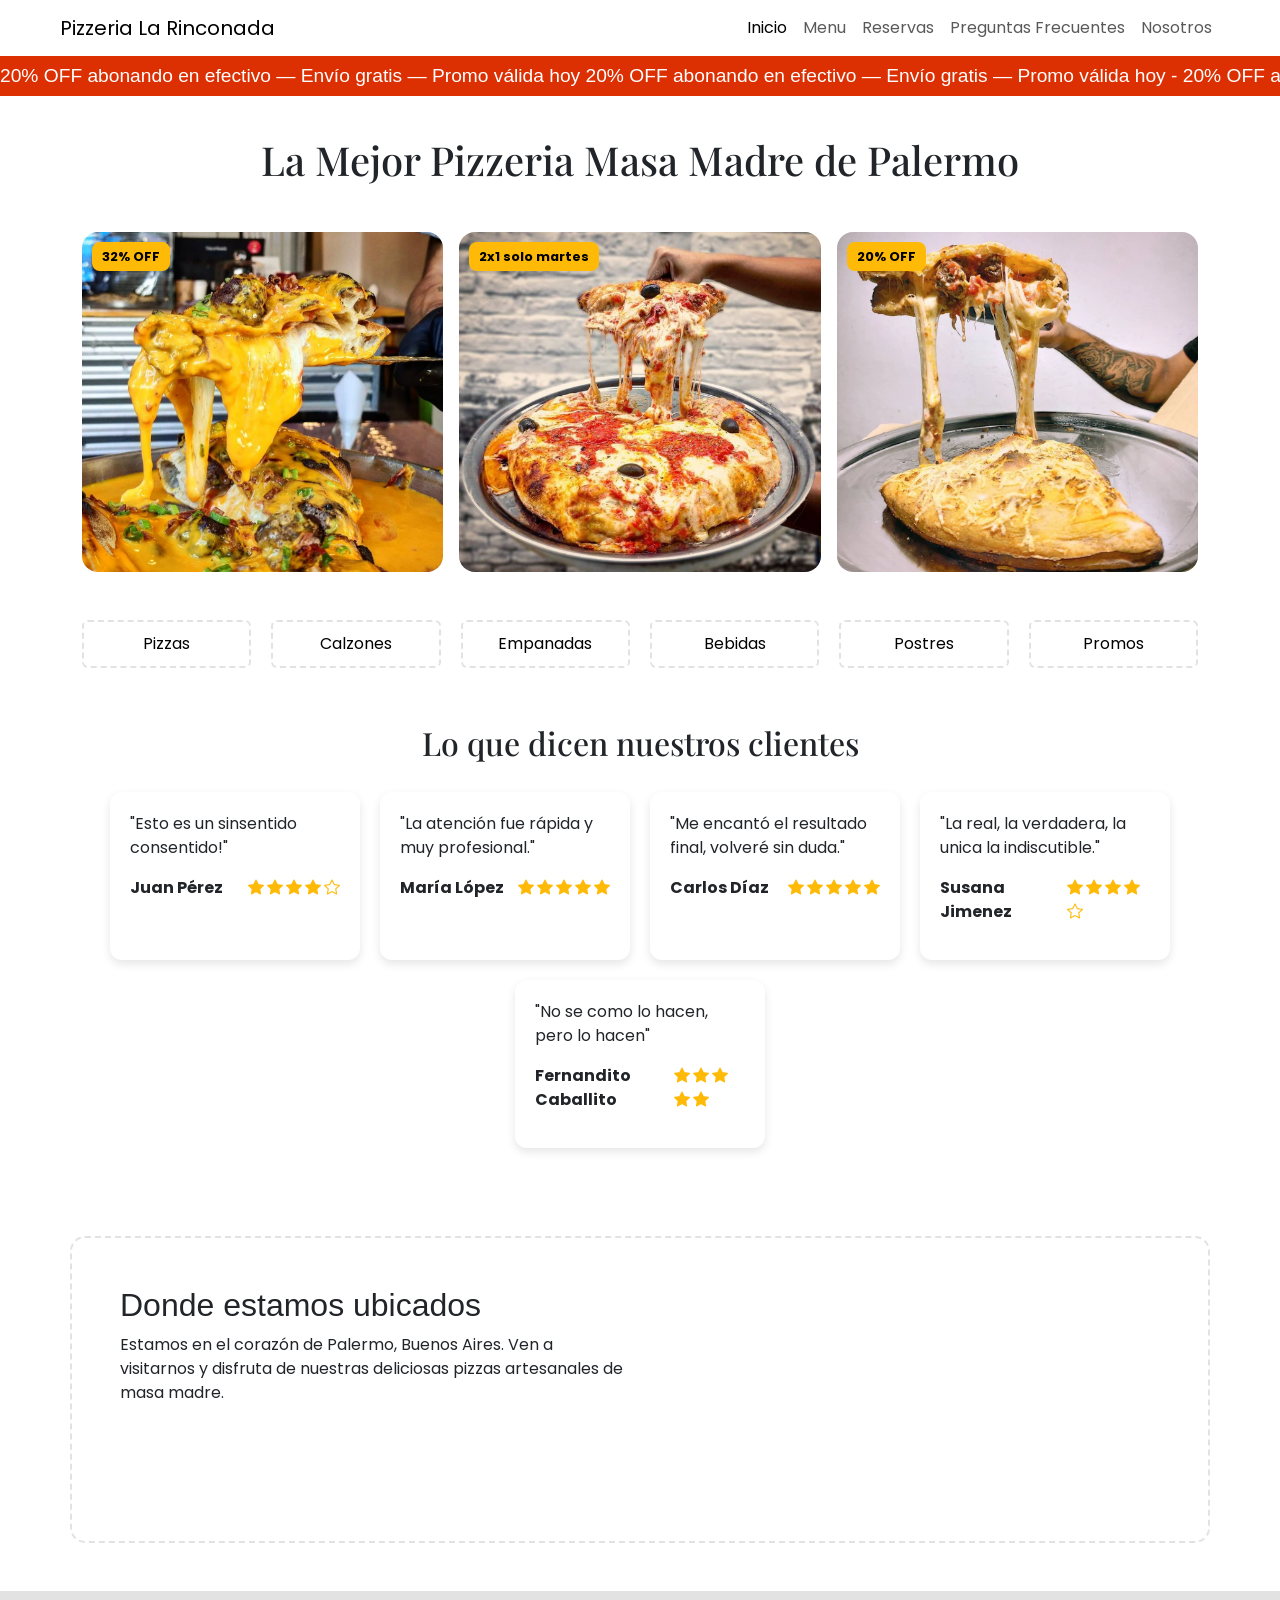
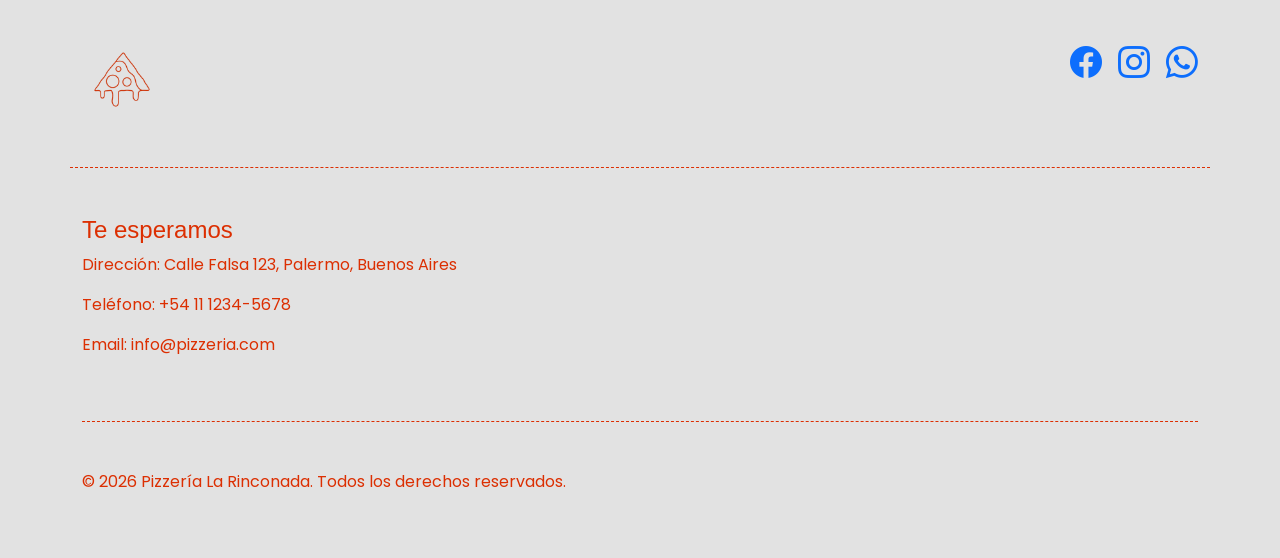
==== commit 0333d595: "subiendo todas las paginas" ====
--- a/index.html
+++ b/index.html
@@ -141,7 +141,7 @@
             <h2>Lo que dicen nuestros clientes</h2>
             <div class="reviews-container">
                 <div class="review-card">
-                    <p>"Excelente servicio, muy recomendado!"</p>
+                    <p>"Esto es un sinsentido consentido!"</p>
                     <div class="review-footer">
                         <p class="name">Juan Pérez</p>
                         <div class="stars">
@@ -183,9 +183,9 @@
                 </div>
 
                 <div class="review-card">
-                    <p>"Me encantó el resultado final, volveré sin duda."</p>
-                    <div class="review-footer">
-                        <p class="name">Carlos Díaz</p>
+                    <p>"La real, la verdadera, la unica la indiscutible."</p>
+                    <div class="review-footer">
+                        <p class="name">Susana Jimenez</p>
                         <div class="stars">
                             <i class="bi bi-star-fill"></i>
                             <i class="bi bi-star-fill"></i>
@@ -197,9 +197,9 @@
                 </div>
 
                 <div class="review-card">
-                    <p>"Me encantó el resultado final, volveré sin duda."</p>
-                    <div class="review-footer">
-                        <p class="name">Carlos Díaz</p>
+                    <p>"No se como lo hacen, pero lo hacen"</p>
+                    <div class="review-footer">
+                        <p class="name">Fernandito Caballito</p>
                         <div class="stars">
                             <i class="bi bi-star-fill"></i>
                             <i class="bi bi-star-fill"></i>
@@ -235,9 +235,9 @@
                 <img src="./assets/logos/logo.webp" alt="logo de pizzeria">
             </div>
             <div class="redes-sociales">
-                <i class="bi bi-facebook"></i>
-                <i class="bi bi-instagram"></i>
-                <i class="bi bi-twitter"></i>
+                <a class="bi bi-facebook" href="https://www.facebook.com/p/pizzerialarinconada-100063768993275/?locale=es_LA" target="_blank" aria-label="facebook"></a>
+                <a class="bi bi-instagram" href="https://www.instagram.com/pizzerialarinconada/?hl=es" target="_blank" aria-label="instagram"></a>
+                <a class="bi bi-whatsapp" href="https://wa.me/5491112345678?text=Hola%21%20Quiero%20hacer%20una%20consulta" target="_blank" aria-label="WhatsApp"></a>
             </div>
         </div>
         <div class="container">
--- a/styles/style.css
+++ b/styles/style.css
@@ -4,7 +4,6 @@
   padding: 0;
   box-sizing: border-box;
   font-family: "Poppins", sans-serif;
-  text-decoration: none;
 }
 
 header {
@@ -131,9 +130,8 @@
   display: block;
   text-align: center;
   font-family: "Playfair Display", serif;
-  font-weight: 600;
-  font-size: 2rem;
-  padding: 3rem;
+  font-size: 2.5rem;
+  padding: 2.5rem;
 }
 
 /* GRID */
@@ -243,17 +241,15 @@
     grid-template-columns: repeat(3, 1fr);
   }
 }
-.menu {
-  margin-top: 3rem;
-}
-
 .titulo-menu {
+  padding-top: 2.5rem;
   text-align: center;
   margin-bottom: 3rem;
 }
 .titulo-menu h1 {
   margin-bottom: 15px;
   font-family: "Playfair Display", serif;
+  font-size: 2.5rem;
 }
 .titulo-menu p {
   max-width: 60vw;
@@ -264,7 +260,9 @@
   display: flex;
   justify-content: center;
   font-family: "Playfair Display", serif;
-  font-size: 1rem;
+}
+.titulo-categorias h1 {
+  font-size: 2.5rem;
   color: #ffffff;
 }
 
@@ -285,20 +283,6 @@
   overflow: hidden;
 }
 
-.cinta {
-  position: absolute;
-  top: 15px;
-  right: -45px;
-  width: 160px;
-  padding: 0.7rem 0;
-  background: #DC2F02;
-  color: #ffffff;
-  text-align: center;
-  font-weight: bold;
-  font-size: 0.5rem;
-  transform: rotate(45deg);
-}
-
 .info h3 {
   font-family: "Playfair Display", serif;
   font-size: 1.5rem;
@@ -338,12 +322,25 @@
 }
 
 .btn-formulario {
-  font-family: "Poppins", sans-serif;
-  color: #000000;
   background: transparent;
   border-radius: 6px;
   border: 2px dashed #e2e2e2;
-  padding: 10px;
+  padding-bottom: 10px;
+}
+
+.titulo-reserva {
+  padding-top: 2.5rem;
+}
+.titulo-reserva h1 {
+  display: block;
+  text-align: center;
+  font-family: "Playfair Display", serif;
+  font-size: 2.5rem;
+  color: #000000;
+}
+.titulo-reserva p {
+  display: block;
+  text-align: center;
 }
 
 .btn-formulario:hover {
@@ -351,4 +348,47 @@
   box-shadow: 0px 8px 20px rgba(0, 0, 0, 0.2);
 }
 
+.titulo-nosotros {
+  padding-top: 2.5rem;
+  border-bottom: 0.05rem solid #e2e2e2;
+}
+.titulo-nosotros h1 {
+  display: block;
+  text-align: center;
+  font-family: "Playfair Display", serif;
+  font-size: 2.5rem;
+  color: #000000;
+}
+.titulo-nosotros p {
+  display: block;
+  text-align: center;
+}
+
+.nosotros img {
+  border-radius: 1rem;
+}
+
+.row.preguntas {
+  align-items: center;
+}
+
+.row.preguntas h2 {
+  color: #000000;
+  font-family: "Playfair Display", serif;
+  font-size: 1.5rem;
+}
+.row.preguntas p {
+  font-size: 1rem;
+}
+
+.titulo-preguntas {
+  display: block;
+  text-align: center;
+  border-bottom: 0.05rem solid #e2e2e2;
+}
+.titulo-preguntas h1 {
+  font-family: "Playfair Display", serif;
+  font-size: 2.5rem;
+}
+
 /*# sourceMappingURL=style.css.map */
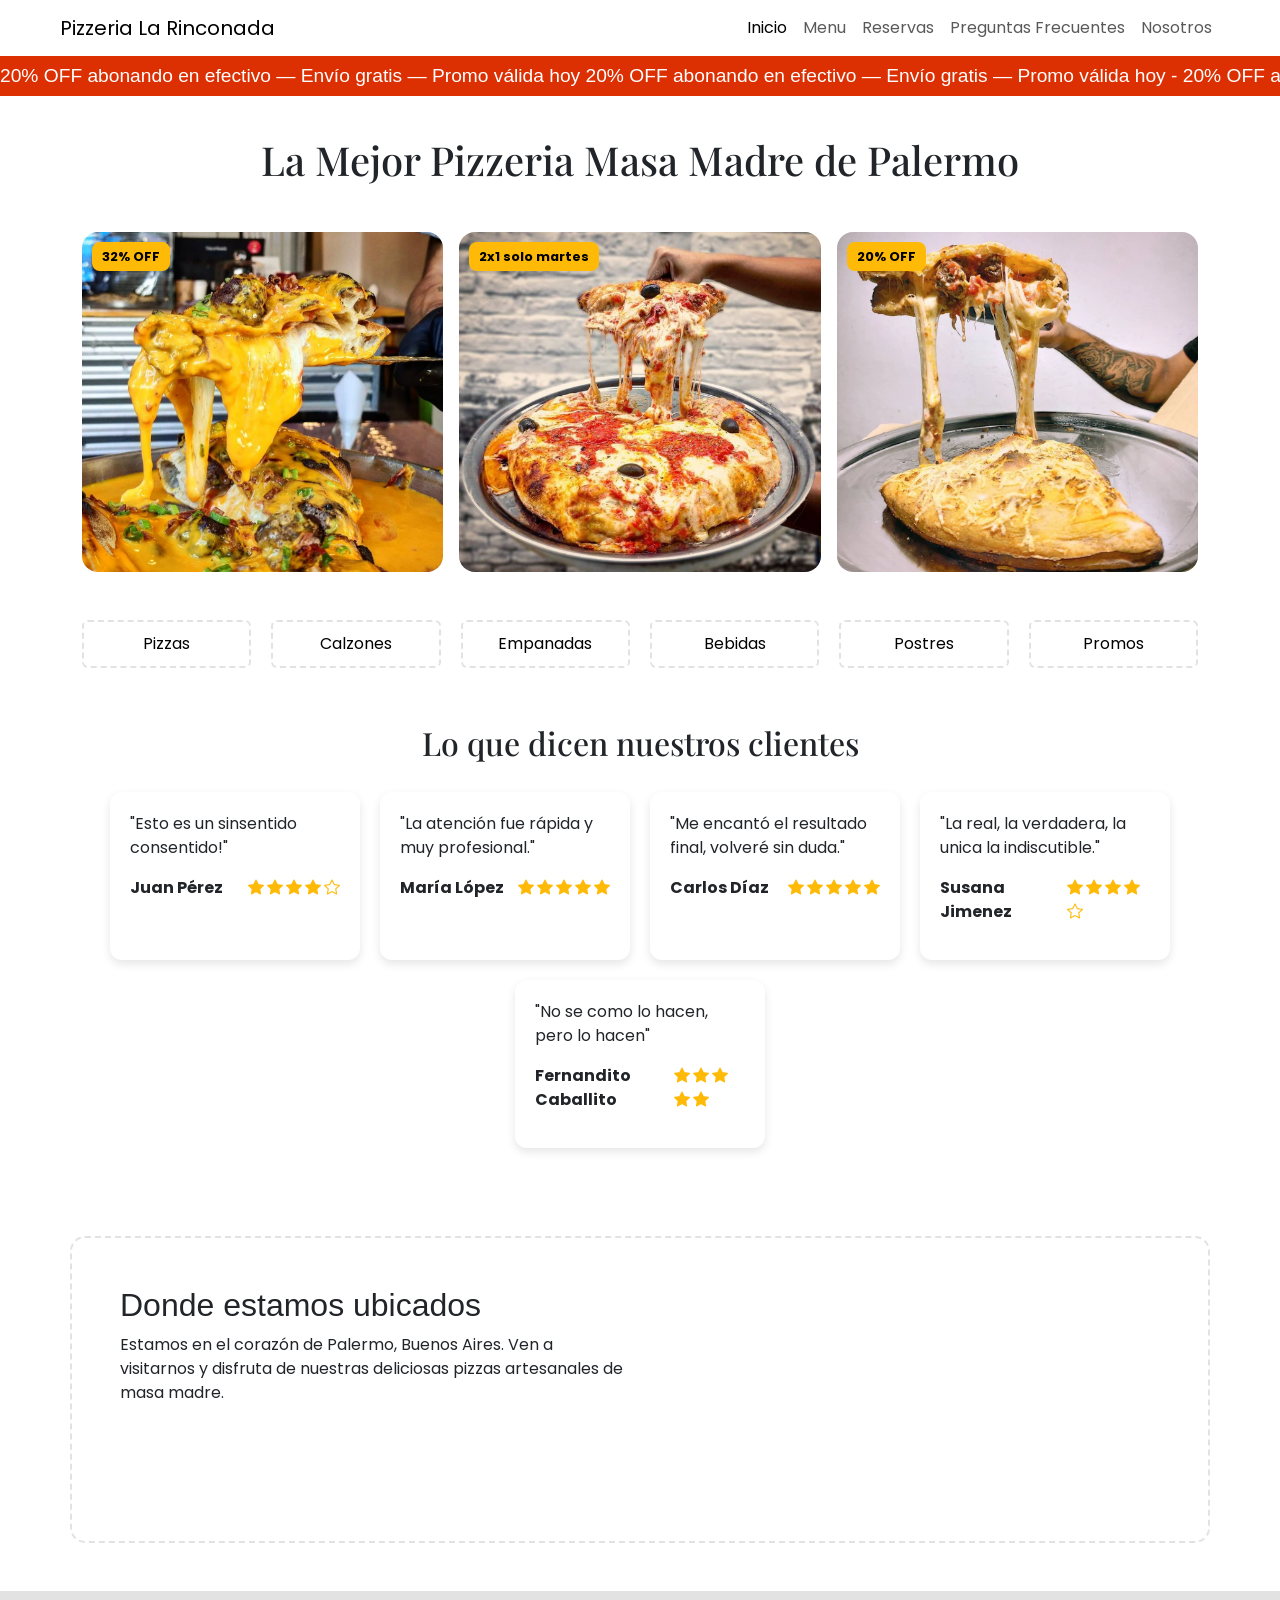
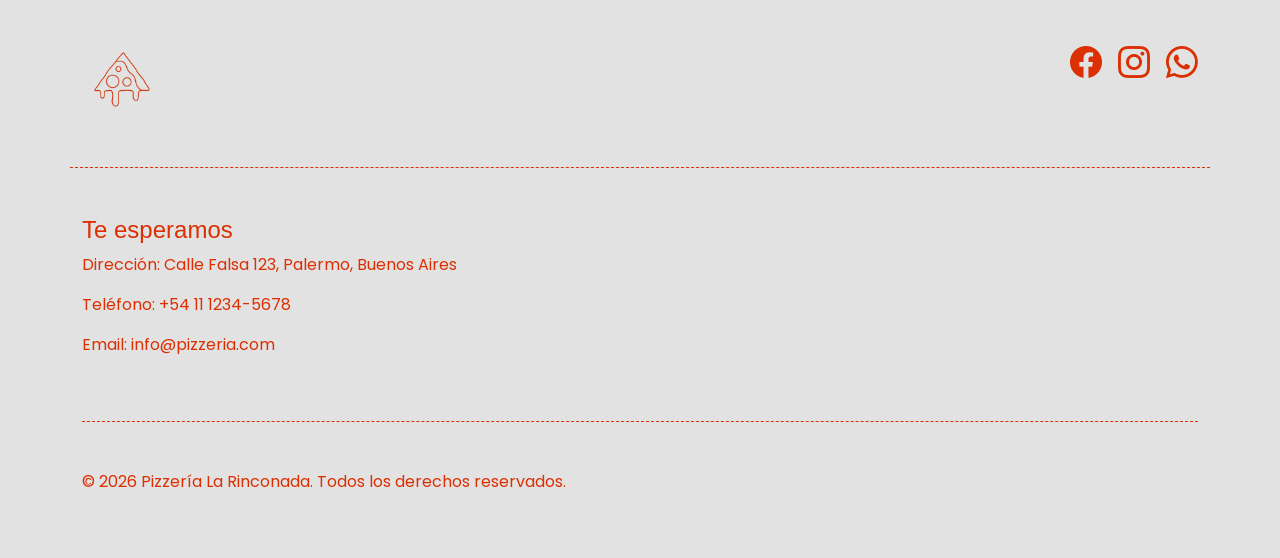
==== commit 852b7abc: "subiendo correciones de SEO" ====
--- a/index.html
+++ b/index.html
@@ -35,10 +35,19 @@
     <link rel="icon" type="image/webp" href="./assets/logos/logo.webp">
 
     <!-- OPEN GRAPH -->
-    <meta property="og:title" content="Pizzería La Rinconada">
-    <meta property="og:description" content="La mejor pizza artesanal en Palermo, Buenos Aires">
-    <meta property="og:image" content="./assets/logos/logo.webp">
-    <meta property="og:url" content="">
+    <meta property="og:type" content="website">
+    <meta property="og:title"content="Pizzería La Rinconada">
+    <meta property="og:description"content="Pizzería artesanal en Palermo. Pizzas de masa madre, calzones, empanadas y delivery.">
+    <meta property="og:url"content="https://proyecto-final-html-lemon.vercel.app/">
+    <meta property="og:image"content="https://proyecto-final-html-lemon.vercel.app/assets/logos/logo.webp">
+    <meta property="og:site_name"content="Pizzería La Rinconada">
+    <meta property="og:locale"content="es_AR">
+
+    <!--TWITTER CARD-->
+    <meta name="twitter:card" content="summary_large_image">
+    <meta name="twitter:title"content="Pizzería La Rinconada">
+    <meta name="twitter:description"content="Pizzería artesanal en Palermo.">
+    <meta name="twitter:image"content="https://proyecto-final-html-lemon.vercel.app/assets/logos/logo.webp">
 
     <!-- FONTS -->
     <link rel="preconnect" href="https://fonts.googleapis.com">
@@ -57,7 +66,7 @@
 <body>
     <header>
         <!-- NAVBAR -->
-        <nav class="navbar navbar-expand-lg bg-body-tertiary px-5 sticky-top">
+        <nav class="navbar navbar-expand-lg bg-body-tertiary px-5 sticky-top" aria-label="Menú principal">
             <div class="container-fluid">
                 <a class="navbar-brand" href="#">Pizzeria La Rinconada</a>
                 <button class="navbar-toggler" type="button" data-bs-toggle="collapse" data-bs-target="#navbarNavDropdown" aria-controls="navbarNavDropdown" aria-expanded="false" aria-label="Toggle navigation">
@@ -229,7 +238,7 @@
         </article>
     </main>
 
-    <footer>
+    <footer aria-label="Pie de pagina">
         <div class="container footer-container py-5">
             <div class="logo-footer">
                 <img src="./assets/logos/logo.webp" alt="logo de pizzeria">
--- a/styles/style.css
+++ b/styles/style.css
@@ -76,7 +76,10 @@
   gap: 1rem;
   align-self: flex-start;
   font-size: 2rem;
+}
+.redes-sociales a {
   color: #DC2F02;
+  text-decoration: none;
 }
 
 .info-footer {
@@ -283,6 +286,19 @@
   overflow: hidden;
 }
 
+.info {
+  display: flex;
+  flex-direction: column;
+  flex: 1;
+}
+
+.precio {
+  margin-top: auto;
+  font-family: "Playfair Display", serif;
+  font-size: 1.4rem;
+  font-weight: bold;
+}
+
 .info h3 {
   font-family: "Playfair Display", serif;
   font-size: 1.5rem;
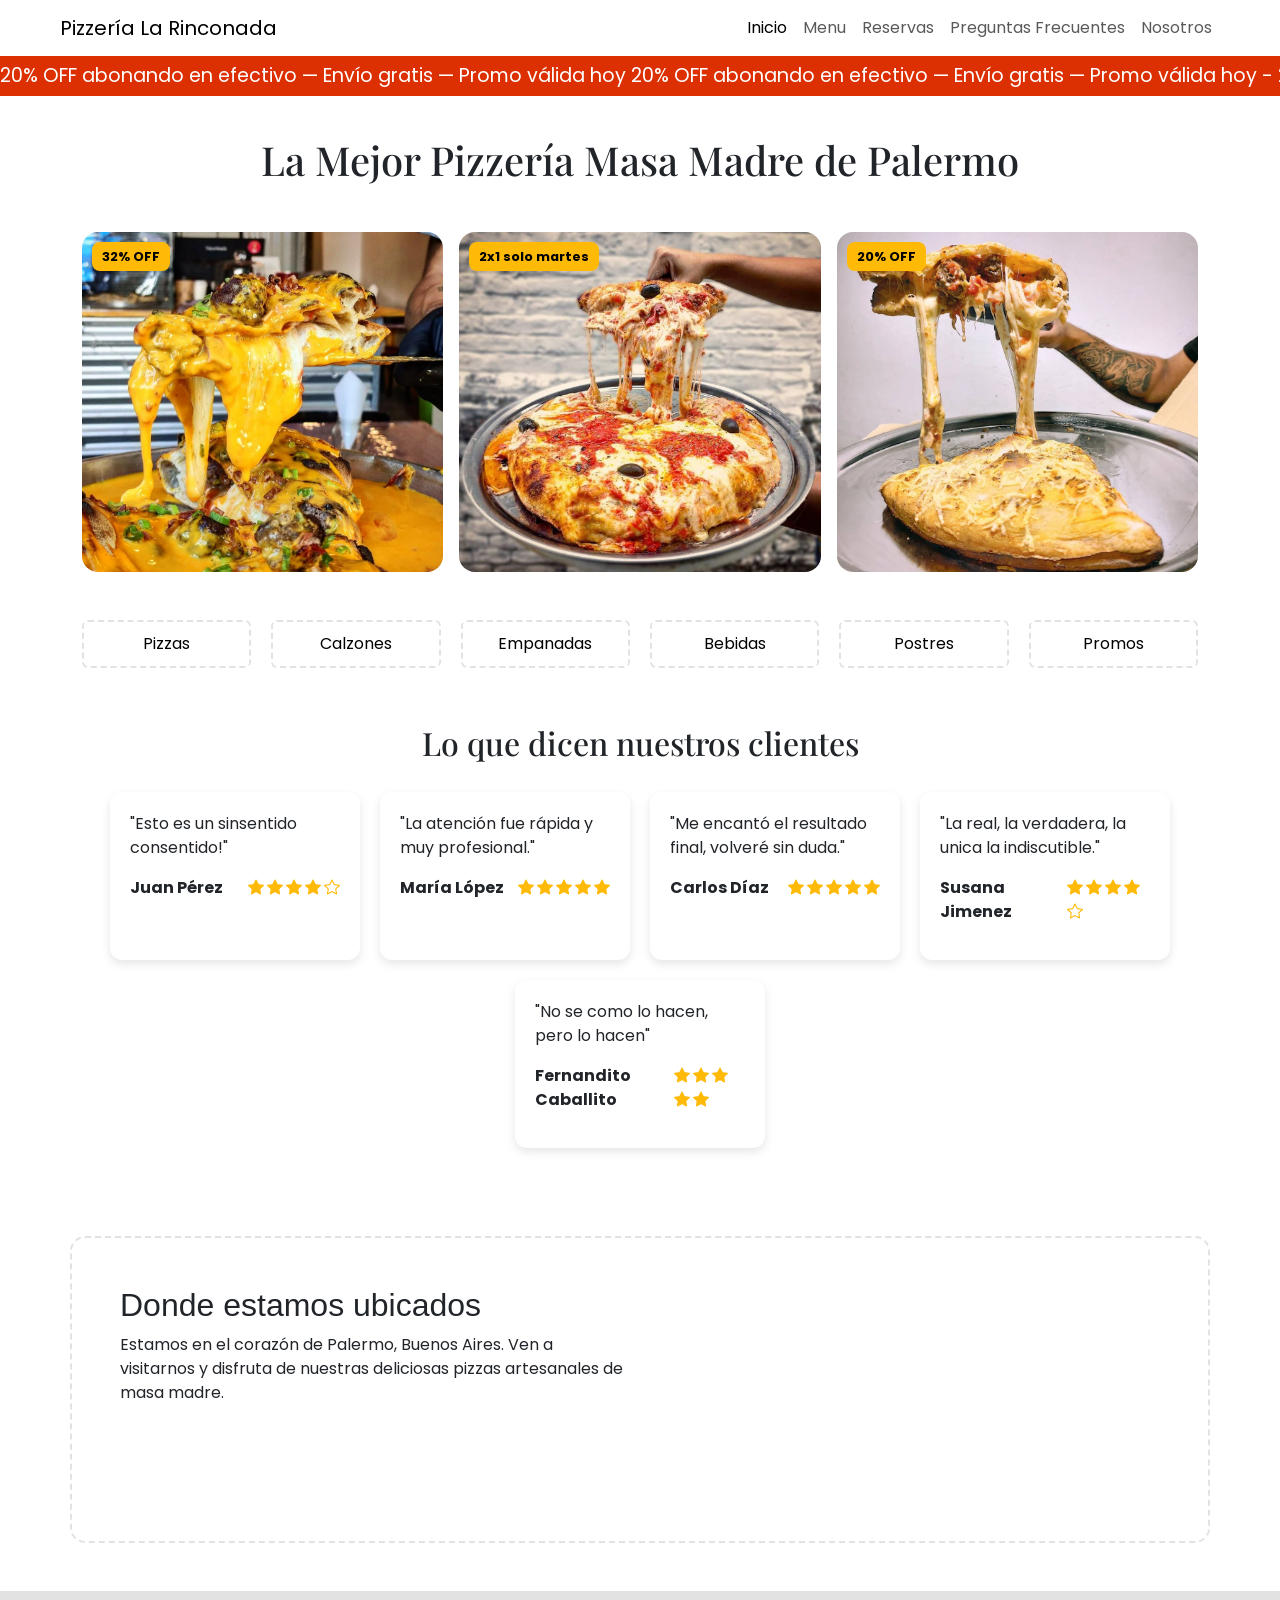
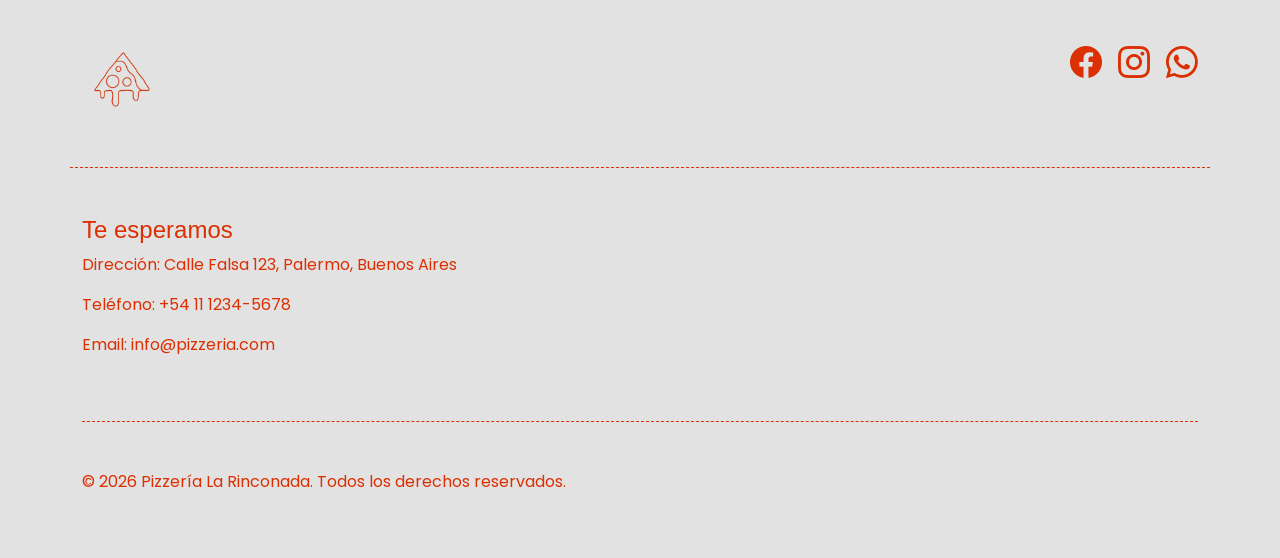
==== commit b433ff36: "actualizacion errores SEO" ====
--- a/index.html
+++ b/index.html
@@ -4,7 +4,7 @@
 
     <meta charset="UTF-8">
     <meta name="viewport" content="width=device-width, initial-scale=1.0">
-    <title>Pizzeria La Rinconada</title>
+    <title>Pizzería La Rinconada</title>
 
     <!-- SEO --> 
     <meta name="keywords" content="pizzería delivery Palermo Buenos Aires, pizza masa madre Palermo, delivery pizza artesanal Buenos Aires, mejor pizza Palermo domicilio, pizza fermentación natural Buenos Aires">
@@ -21,7 +21,7 @@
         "description":"Pizzería artesanal especializada en masa madre, calzones y empanadas.",
         "servesCuisine":"Pizza",
         "priceRange":"$$",
-        "telephone":"+54 11 3815-4828",
+        "telephone":"5491112345678",
         "address":{
             "@type":"PostalAddress",
             "addressLocality":"Palermo",
@@ -36,18 +36,18 @@
 
     <!-- OPEN GRAPH -->
     <meta property="og:type" content="website">
-    <meta property="og:title"content="Pizzería La Rinconada">
-    <meta property="og:description"content="Pizzería artesanal en Palermo. Pizzas de masa madre, calzones, empanadas y delivery.">
-    <meta property="og:url"content="https://proyecto-final-html-lemon.vercel.app/">
-    <meta property="og:image"content="https://proyecto-final-html-lemon.vercel.app/assets/logos/logo.webp">
-    <meta property="og:site_name"content="Pizzería La Rinconada">
-    <meta property="og:locale"content="es_AR">
+    <meta property="og:title" content="Pizzería La Rinconada">
+    <meta property="og:description" content="Pizzería artesanal en Palermo. Pizzas de masa madre, calzones, empanadas y delivery.">
+    <meta property="og:url" content="https://proyecto-final-html-lemon.vercel.app/">
+    <meta property="og:image" content="https://proyecto-final-html-lemon.vercel.app/assets/logos/logo.webp">
+    <meta property="og:site_name" content="Pizzería La Rinconada">
+    <meta property="og:locale" content="es_AR">
 
     <!--TWITTER CARD-->
     <meta name="twitter:card" content="summary_large_image">
-    <meta name="twitter:title"content="Pizzería La Rinconada">
-    <meta name="twitter:description"content="Pizzería artesanal en Palermo.">
-    <meta name="twitter:image"content="https://proyecto-final-html-lemon.vercel.app/assets/logos/logo.webp">
+    <meta name="twitter:title" content="Pizzería La Rinconada">
+    <meta name="twitter:description" content="Pizzería artesanal en Palermo.">
+    <meta name="twitter:image" content="https://proyecto-final-html-lemon.vercel.app/assets/logos/logo.webp">
 
     <!-- FONTS -->
     <link rel="preconnect" href="https://fonts.googleapis.com">
@@ -68,7 +68,7 @@
         <!-- NAVBAR -->
         <nav class="navbar navbar-expand-lg bg-body-tertiary px-5 sticky-top" aria-label="Menú principal">
             <div class="container-fluid">
-                <a class="navbar-brand" href="#">Pizzeria La Rinconada</a>
+                <a class="navbar-brand" href="#">Pizzería La Rinconada</a>
                 <button class="navbar-toggler" type="button" data-bs-toggle="collapse" data-bs-target="#navbarNavDropdown" aria-controls="navbarNavDropdown" aria-expanded="false" aria-label="Toggle navigation">
                 <span class="navbar-toggler-icon"></span>
                 </button>
@@ -97,14 +97,14 @@
         <!-- BANNER PROMOCIONAL -->
         <div class="banner">
             <div class="banner-track">
-                <h2 class="banner-title"> 20% OFF abonando en efectivo — Envío gratis — Promo válida hoy  20% OFF abonando en efectivo — Envío gratis — Promo válida hoy - 20% OFF abonando en efectivo — Envío gratis — Promo válida hoy</h2>
+                <p class="banner-title" aria-hidden="true"> 20% OFF abonando en efectivo — Envío gratis — Promo válida hoy  20% OFF abonando en efectivo — Envío gratis — Promo válida hoy - 20% OFF abonando en efectivo — Envío gratis — Promo válida hoy</p>
             </div>
         </div>
     </header>
 
     <main>
         <!-- PROMOCIONES -->
-        <h1 class="main-title container">La Mejor Pizzeria Masa Madre de Palermo</h1>
+        <h1 class="main-title container">La Mejor Pizzería Masa Madre de Palermo</h1>
         <section class="promociones">
             <div class="container">
                 <div class="row g-4 g-md-3">
@@ -136,12 +136,12 @@
         <!-- CATEGORIAS -->
         <section class="categorias">
             <div class="container categorias-grid">
-                <a class="categoria-card" href="../pages/menu.html#pizzas">Pizzas</a>
-                <a class="categoria-card" href="../pages/menu.html#calzones">Calzones</a>
-                <a class="categoria-card" href="../pages/menu.html#empanadas">Empanadas</a>
-                <a class="categoria-card" href="../pages/menu.html#bebidas">Bebidas</a>
-                <a class="categoria-card" href="../pages/menu.html#postres">Postres</a>
-                <a class="categoria-card" href="../pages/menu.html">Promos</a>
+                <a class="categoria-card" href="./pages/menu.html#pizzas">Pizzas</a>
+                <a class="categoria-card" href="./pages/menu.html#calzones">Calzones</a>
+                <a class="categoria-card" href="./pages/menu.html#empanadas">Empanadas</a>
+                <a class="categoria-card" href="./pages/menu.html#bebidas">Bebidas</a>
+                <a class="categoria-card" href="./pages/menu.html#postres">Postres</a>
+                <a class="categoria-card" href="./pages/menu.html#promos">Promos</a>
             </div>
         </section>
 
@@ -231,7 +231,7 @@
                         <p>Estamos en el corazón de Palermo, Buenos Aires. Ven a visitarnos y disfruta de nuestras deliciosas pizzas artesanales de masa madre.</p>
                     </div>
                     <div class="col-12 col-md-6" id="mapa">
-                        <iframe class="mapa" src="https://www.google.com/maps/embed?pb=!1m18!1m12!1m3!1d2714.565737348961!2d-58.43234253383191!3d-34.58877119027067!2m3!1f0!2f0!3f0!3m2!1i1024!2i768!4f13.1!3m3!1m2!1s0x95bcb588f4af5d17%3A0x560fe6ff3f099abf!2sPlaza%20Serrano!5e0!3m2!1sen!2sar!4v1784667060540!5m2!1sen!2sar"  allowfullscreen="" loading="lazy" referrerpolicy="strict-origin-when-cross-origin"></iframe>
+                        <iframe class="mapa" title="Mapa de ubicación de Pizzería La Rinconada en Palermo" src="https://www.google.com/maps/embed?pb=!1m18!1m12!1m3!1d2714.565737348961!2d-58.43234253383191!3d-34.58877119027067!2m3!1f0!2f0!3f0!3m2!1i1024!2i768!4f13.1!3m3!1m2!1s0x95bcb588f4af5d17%3A0x560fe6ff3f099abf!2sPlaza%20Serrano!5e0!3m2!1sen!2sar!4v1784667060540!5m2!1sen!2sar"  allowfullscreen="" loading="lazy" referrerpolicy="strict-origin-when-cross-origin" alt="Mapa ubicacion del restaurante"></iframe>
                     </div>
                 </div>
             </div>
@@ -241,12 +241,12 @@
     <footer aria-label="Pie de pagina">
         <div class="container footer-container py-5">
             <div class="logo-footer">
-                <img src="./assets/logos/logo.webp" alt="logo de pizzeria">
+                <img src="./assets/logos/logo.webp" alt="logo de pizzería">
             </div>
             <div class="redes-sociales">
-                <a class="bi bi-facebook" href="https://www.facebook.com/p/pizzerialarinconada-100063768993275/?locale=es_LA" target="_blank" aria-label="facebook"></a>
-                <a class="bi bi-instagram" href="https://www.instagram.com/pizzerialarinconada/?hl=es" target="_blank" aria-label="instagram"></a>
-                <a class="bi bi-whatsapp" href="https://wa.me/5491112345678?text=Hola%21%20Quiero%20hacer%20una%20consulta" target="_blank" aria-label="WhatsApp"></a>
+                <a class="bi bi-facebook" href="https://www.facebook.com/p/pizzerialarinconada-100063768993275/?locale=es_LA" target="_blank" rel="noopener noreferrer" aria-label="facebook"></a>
+                <a class="bi bi-instagram" href="https://www.instagram.com/pizzerialarinconada/?hl=es" target="_blank" rel="noopener noreferrer" aria-label="instagram"></a>
+                <a class="bi bi-whatsapp" href="https://wa.me/5491112345678?text=Hola%21%20Quiero%20hacer%20una%20consulta" target="_blank" rel="noopener noreferrer" aria-label="WhatsApp"></a>
             </div>
         </div>
         <div class="container">
